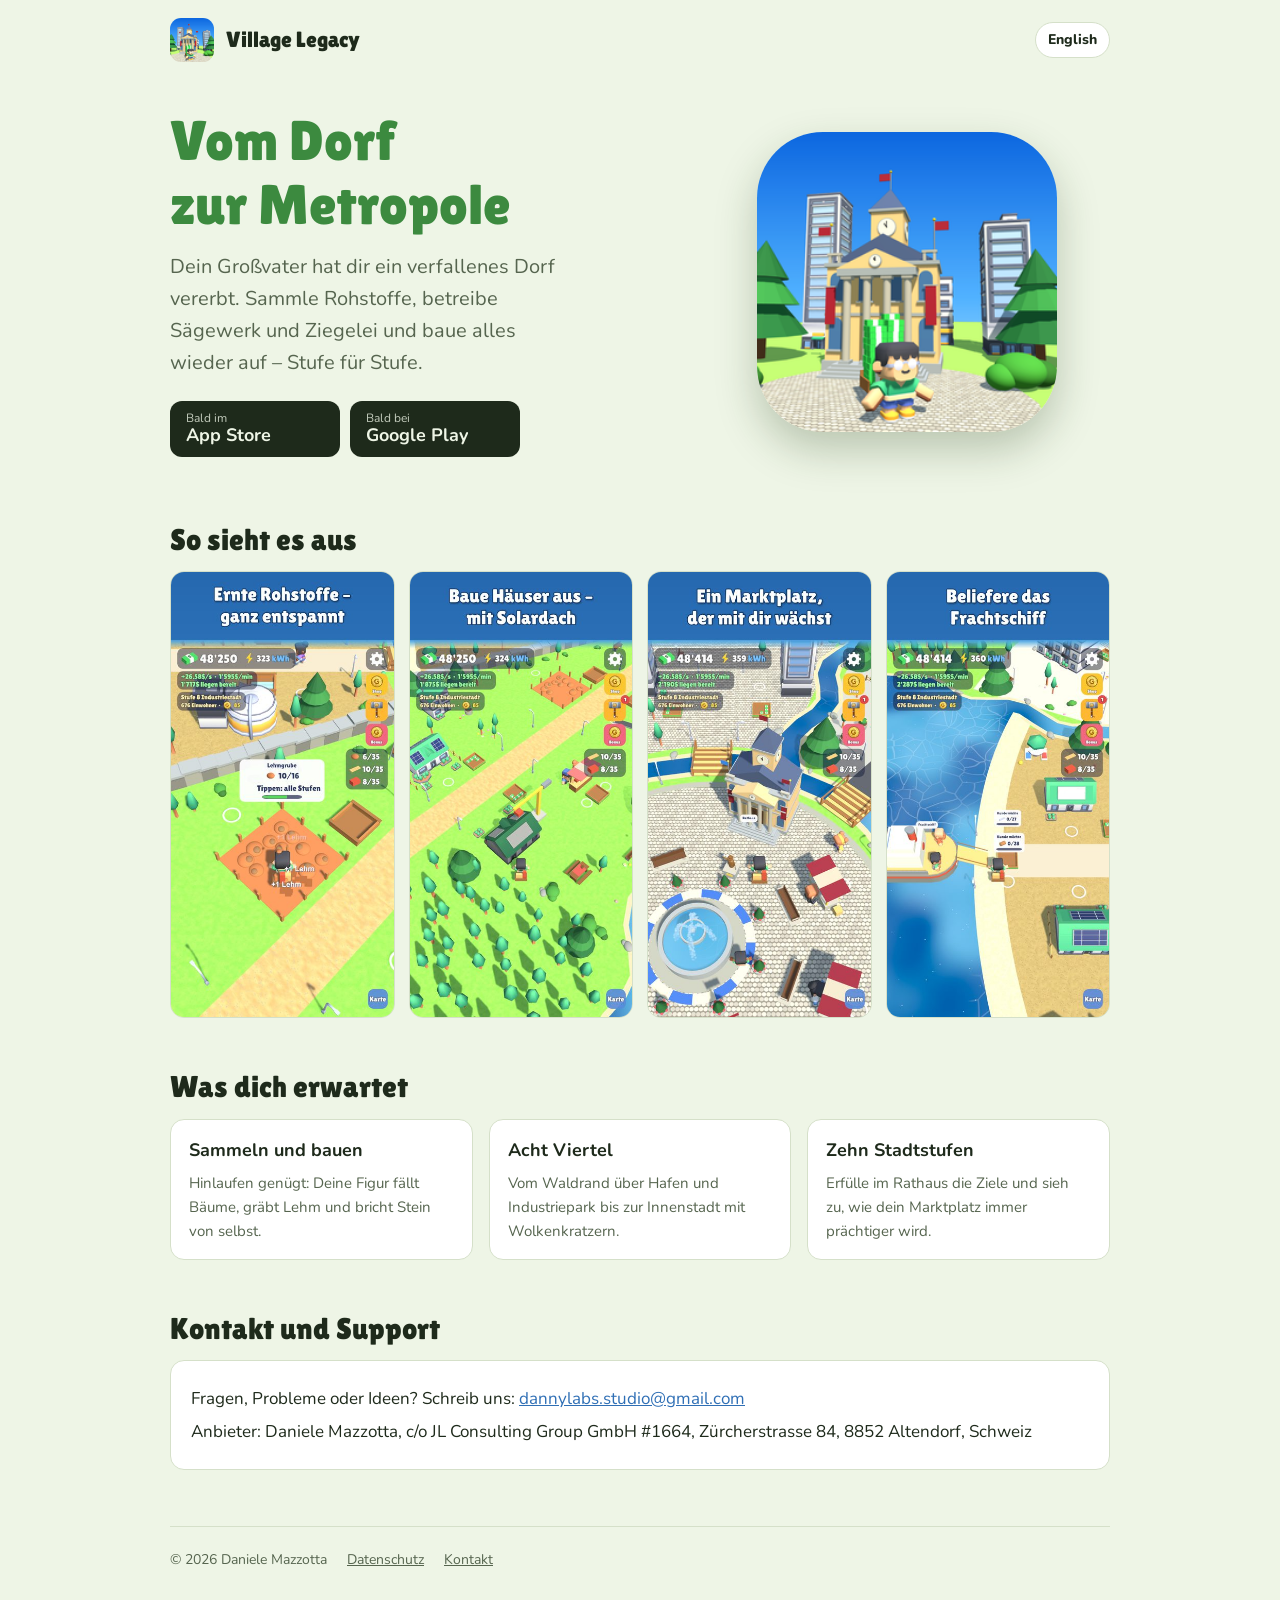
==== index.html @ 12bc347d "Village Legacy Webseite (Start, Datenschutz DE/EN)" ====
<!doctype html>
<html lang="de">
<head>
<meta charset="utf-8">
<meta name="viewport" content="width=device-width, initial-scale=1">
<title>Village Legacy – Vom Dorf zur Metropole</title>
<meta name="description" content="Village Legacy: Erbe das Dorf deines Großvaters und baue es Stück für Stück zur Metropole aus. Kostenloses Aufbauspiel für iPhone, iPad und Android.">
<link rel="icon" href="img/favicon.png">
<link rel="preconnect" href="https://fonts.googleapis.com">
<link rel="stylesheet" href="https://fonts.googleapis.com/css2?family=Lilita+One&family=Nunito:wght@500;700;800&display=swap">
<link rel="stylesheet" href="style.css">
</head>
<body>
<div class="wrap">
  <header class="top">
    <a class="brand" href="index.html"><img src="img/icon.png" alt=""><span>Village Legacy</span></a>
    <a class="lang" href="en.html" hreflang="en">English</a>
  </header>

  <div class="hero">
    <div>
      <h1>Vom Dorf zur Metropole</h1>
      <p class="lead">Dein Großvater hat dir ein verfallenes Dorf vererbt. Sammle Rohstoffe, betreibe Sägewerk und Ziegelei und baue alles wieder auf – Stufe für Stufe.</p>
      <div class="badges">
        <span class="badge"><small>Bald im</small><b>App Store</b></span>
        <span class="badge"><small>Bald bei</small><b>Google Play</b></span>
      </div>
    </div>
    <img class="icon" src="img/icon.png" alt="App-Symbol von Village Legacy">
  </div>

  <section>
    <h2>So sieht es aus</h2>
    <div class="shots">
      <img src="img/de_01_ernte.jpg" alt="Rohstoffe ernten" loading="lazy" width="432" height="864">
      <img src="img/de_03_solarhaus.jpg" alt="Häuser mit Solardach ausbauen" loading="lazy" width="432" height="864">
      <img src="img/de_06_marktplatz.jpg" alt="Marktplatz mit Rathaus" loading="lazy" width="432" height="864">
      <img src="img/de_07_hafen.jpg" alt="Hafen mit Frachtschiff" loading="lazy" width="432" height="864">
    </div>
  </section>

  <section>
    <h2>Was dich erwartet</h2>
    <div class="features">
      <div class="feature"><h3>Sammeln und bauen</h3><p>Hinlaufen genügt: Deine Figur fällt Bäume, gräbt Lehm und bricht Stein von selbst.</p></div>
      <div class="feature"><h3>Acht Viertel</h3><p>Vom Waldrand über Hafen und Industriepark bis zur Innenstadt mit Wolkenkratzern.</p></div>
      <div class="feature"><h3>Zehn Stadtstufen</h3><p>Erfülle im Rathaus die Ziele und sieh zu, wie dein Marktplatz immer prächtiger wird.</p></div>
    </div>
  </section>

  <section id="kontakt">
    <h2>Kontakt und Support</h2>
    <div class="contact">
      <p>Fragen, Probleme oder Ideen? Schreib uns: <a href="mailto:dannylabs.studio@gmail.com">dannylabs.studio@gmail.com</a></p>
      <p>Anbieter: Daniele Mazzotta, c/o JL Consulting Group GmbH #1664, Zürcherstrasse 84, 8852 Altendorf, Schweiz</p>
    </div>
  </section>

  <footer>
    <span>© 2026 Daniele Mazzotta</span>
    <a href="datenschutz.html">Datenschutz</a>
    <a href="#kontakt">Kontakt</a>
  </footer>
</div>
</body>
</html>
---- style.css ----
/* Village Legacy – Webseite (Farben und Schriften wie im Spiel) */
:root{
  --bg:#EEF5E6; --surface:#FFFFFF; --ink:#1E2A1B; --muted:#56654F; --line:#D5E0C9;
  --green:#3C8A3F; --green-dark:#2C6A2F; --wood:#B8712F; --sky:#2F6FB5;
}
@media (prefers-color-scheme: dark){
  :root{ --bg:#111710; --surface:#1A2217; --ink:#E4ECDD; --muted:#9BAA92; --line:#2B3627; --green:#62B861; --green-dark:#4E9D4D; --wood:#E09A55; --sky:#7DB1EA; color-scheme:dark; }
}
*{box-sizing:border-box}
html{-webkit-text-size-adjust:100%}
body{margin:0;background:var(--bg);color:var(--ink);font-family:"Nunito",system-ui,-apple-system,"Segoe UI",sans-serif;font-size:17px;line-height:1.6}
a{color:var(--sky)}
.wrap{max-width:980px;margin:0 auto;padding:0 20px}
header.top{display:flex;align-items:center;justify-content:space-between;gap:12px;padding:18px 0}
.brand{display:flex;align-items:center;gap:12px;text-decoration:none;color:var(--ink)}
.brand img{width:44px;height:44px;border-radius:11px}
.brand span{font-family:"Lilita One","Nunito",sans-serif;font-size:22px}
.lang{font-weight:800;text-decoration:none;border:1px solid var(--line);background:var(--surface);color:var(--ink);padding:6px 12px;border-radius:999px;font-size:14px}
h1,h2{font-family:"Lilita One","Nunito",sans-serif;font-weight:400;line-height:1.15;text-wrap:balance;margin:0}
.hero{display:grid;grid-template-columns:1.1fr .9fr;gap:36px;align-items:center;padding:28px 0 40px}
.hero h1{font-size:clamp(34px,6vw,56px);color:var(--green)}
.hero p.lead{font-size:20px;color:var(--muted);margin:14px 0 22px;max-width:34ch}
.badges{display:flex;flex-wrap:wrap;gap:10px}
.badge{display:inline-flex;flex-direction:column;justify-content:center;min-width:170px;padding:10px 16px;border-radius:12px;background:var(--ink);color:var(--bg);text-decoration:none;line-height:1.2}
.badge small{font-size:12px;opacity:.8}
.badge b{font-size:18px}
.hero .icon{width:min(300px,100%);border-radius:22%;box-shadow:0 18px 40px rgba(30,60,20,.25);justify-self:center}
section{padding:26px 0}
section h2{font-size:30px;margin-bottom:14px}
.shots{display:grid;grid-template-columns:repeat(4,1fr);gap:14px}
.shots img{width:100%;height:auto;border-radius:14px;border:1px solid var(--line);display:block}
.features{display:grid;grid-template-columns:repeat(3,1fr);gap:16px}
.feature{background:var(--surface);border:1px solid var(--line);border-radius:14px;padding:16px 18px}
.feature h3{margin:0 0 6px;font-size:18px}
.feature p{margin:0;color:var(--muted);font-size:15px}
.contact{background:var(--surface);border:1px solid var(--line);border-radius:14px;padding:18px 20px}
.contact p{margin:6px 0}
footer{border-top:1px solid var(--line);margin-top:30px;padding:22px 0 40px;color:var(--muted);font-size:14px;display:flex;flex-wrap:wrap;gap:8px 20px}
footer a{color:var(--muted)}
.doc{max-width:760px;padding-bottom:40px}
.doc h1{font-size:clamp(26px,7.5vw,40px);color:var(--green);margin:10px 0 6px;overflow-wrap:break-word;hyphens:auto}
.doc h2{font-size:24px;margin:26px 0 8px}
.doc .date{color:var(--muted);margin:0 0 10px}
@media (max-width:760px){
  .hero{grid-template-columns:1fr;gap:18px;padding-top:10px}
  .hero .icon{width:160px;grid-row:1;justify-self:start}
  .shots{grid-template-columns:repeat(2,1fr)}
  .features{grid-template-columns:1fr}
}
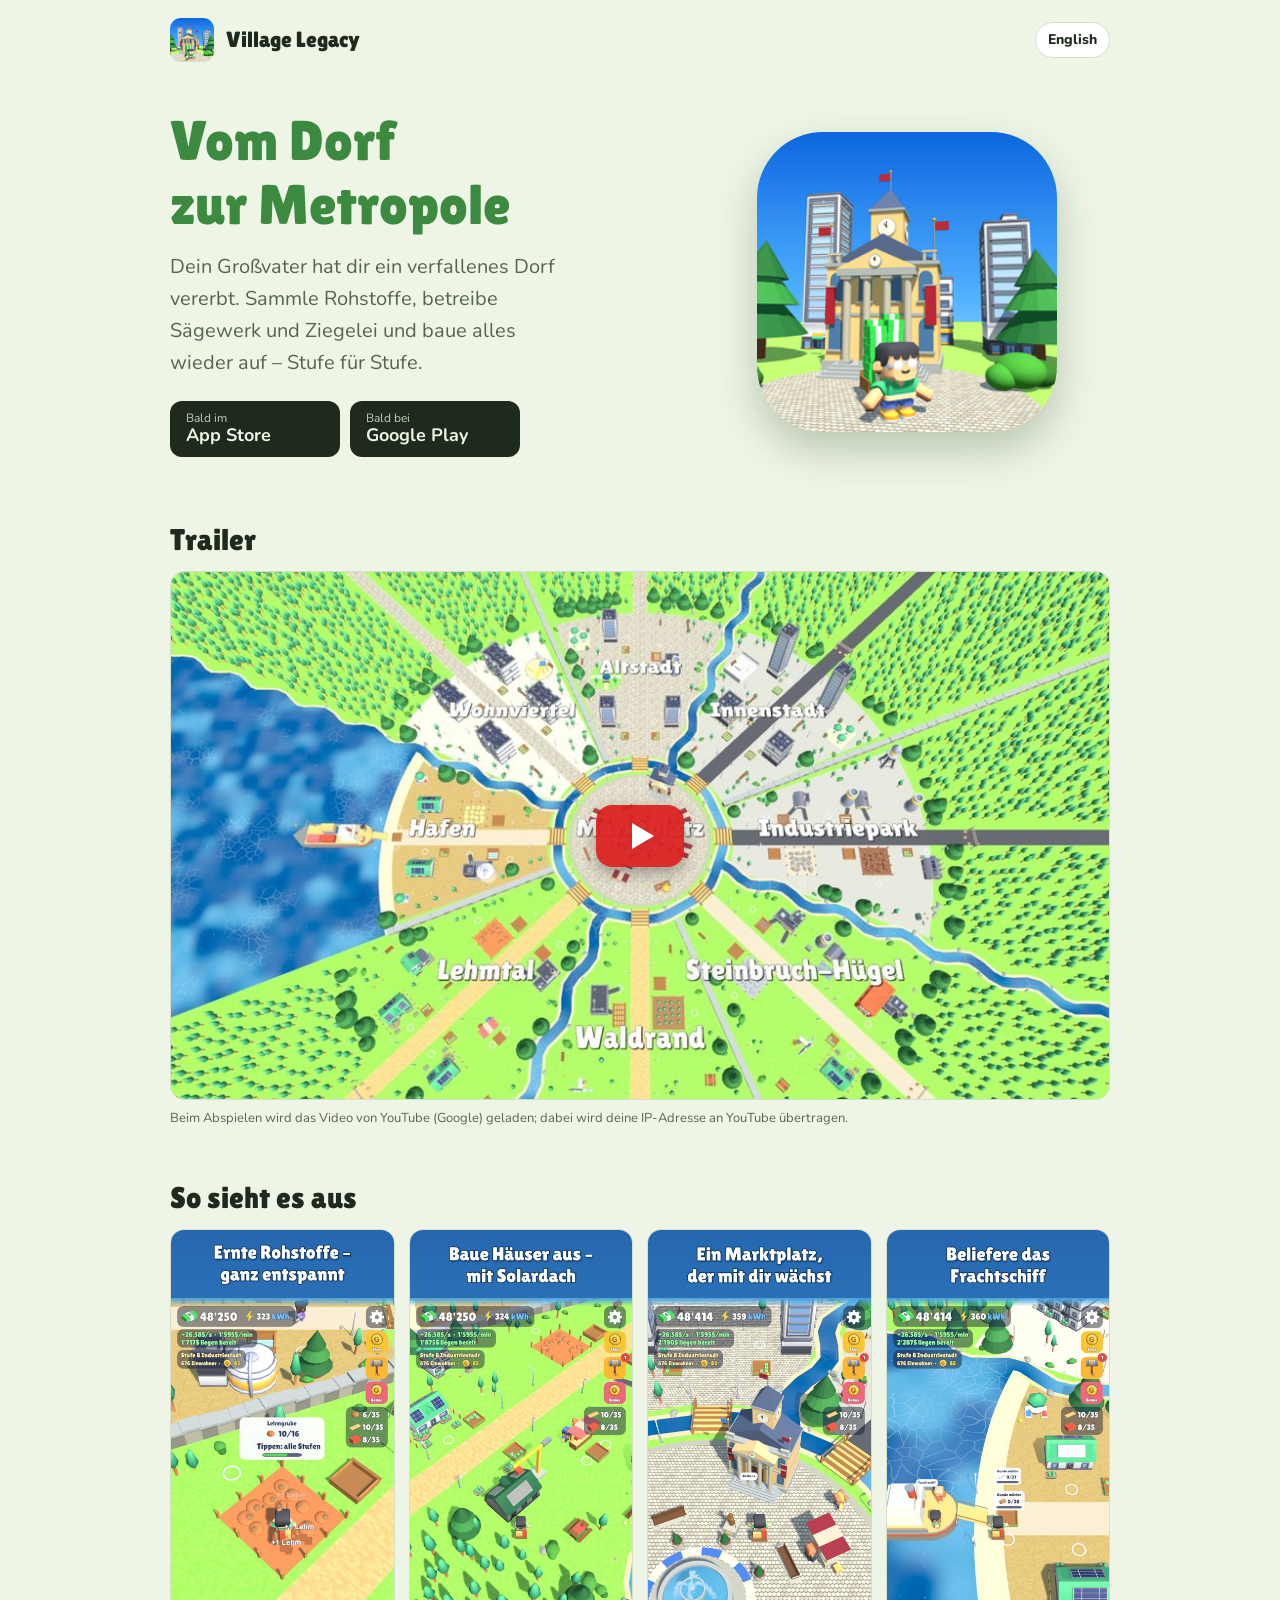
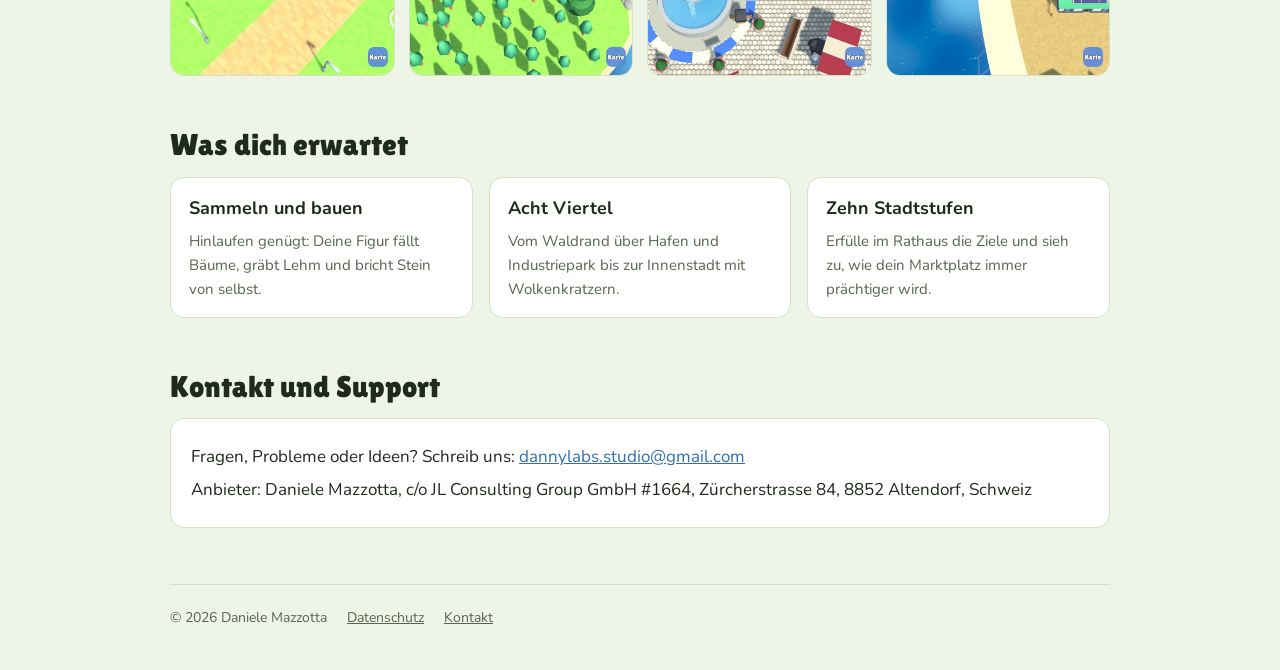
==== commit 9273ede3: "Trailer (DE/EN) auf der Startseite, lädt YouTube erst beim Klick" ====
--- a/index.html
+++ b/index.html
@@ -28,6 +28,15 @@
     </div>
     <img class="icon" src="img/icon.png" alt="App-Symbol von Village Legacy">
   </div>
+
+  <section>
+    <h2>Trailer</h2>
+    <button class="video" type="button" data-id="LHct84eJ4WQ" aria-label="Trailer abspielen">
+      <img src="img/de_trailer.jpg" alt="" loading="lazy" width="960" height="540">
+      <span class="play" aria-hidden="true"></span>
+    </button>
+    <p class="note">Beim Abspielen wird das Video von YouTube (Google) geladen; dabei wird deine IP-Adresse an YouTube übertragen.</p>
+  </section>
 
   <section>
     <h2>So sieht es aus</h2>
@@ -62,5 +71,15 @@
     <a href="#kontakt">Kontakt</a>
   </footer>
 </div>
+<script>
+document.querySelectorAll("button.video").forEach(function (b) {
+  b.addEventListener("click", function () {
+    var f = document.createElement("iframe");
+    f.src = "https://www.youtube-nocookie.com/embed/" + b.dataset.id + "?autoplay=1&rel=0";
+    f.title = "Village Legacy Trailer"; f.allow = "autoplay; encrypted-media; picture-in-picture"; f.allowFullscreen = true;
+    b.replaceWith(f);
+  });
+});
+</script>
 </body>
 </html>
--- a/style.css
+++ b/style.css
@@ -47,3 +47,11 @@
   .shots{grid-template-columns:repeat(2,1fr)}
   .features{grid-template-columns:1fr}
 }
+
+.video{position:relative;display:block;width:100%;padding:0;border:1px solid var(--line);border-radius:14px;overflow:hidden;cursor:pointer;background:#000;aspect-ratio:16/9}
+.video img{width:100%;height:100%;object-fit:cover;display:block}
+.video .play{position:absolute;left:50%;top:50%;width:88px;height:62px;margin:-31px 0 0 -44px;border-radius:16px;background:rgba(220,30,30,.92);box-shadow:0 6px 18px rgba(0,0,0,.35);transition:transform .15s}
+.video .play::after{content:"";position:absolute;left:36px;top:18px;border-style:solid;border-width:13px 0 13px 22px;border-color:transparent transparent transparent #fff}
+.video:hover .play,.video:focus-visible .play{transform:scale(1.08)}
+iframe{display:block;width:100%;aspect-ratio:16/9;border:0;border-radius:14px}
+.note{font-size:13px;color:var(--muted);margin:8px 0 0}
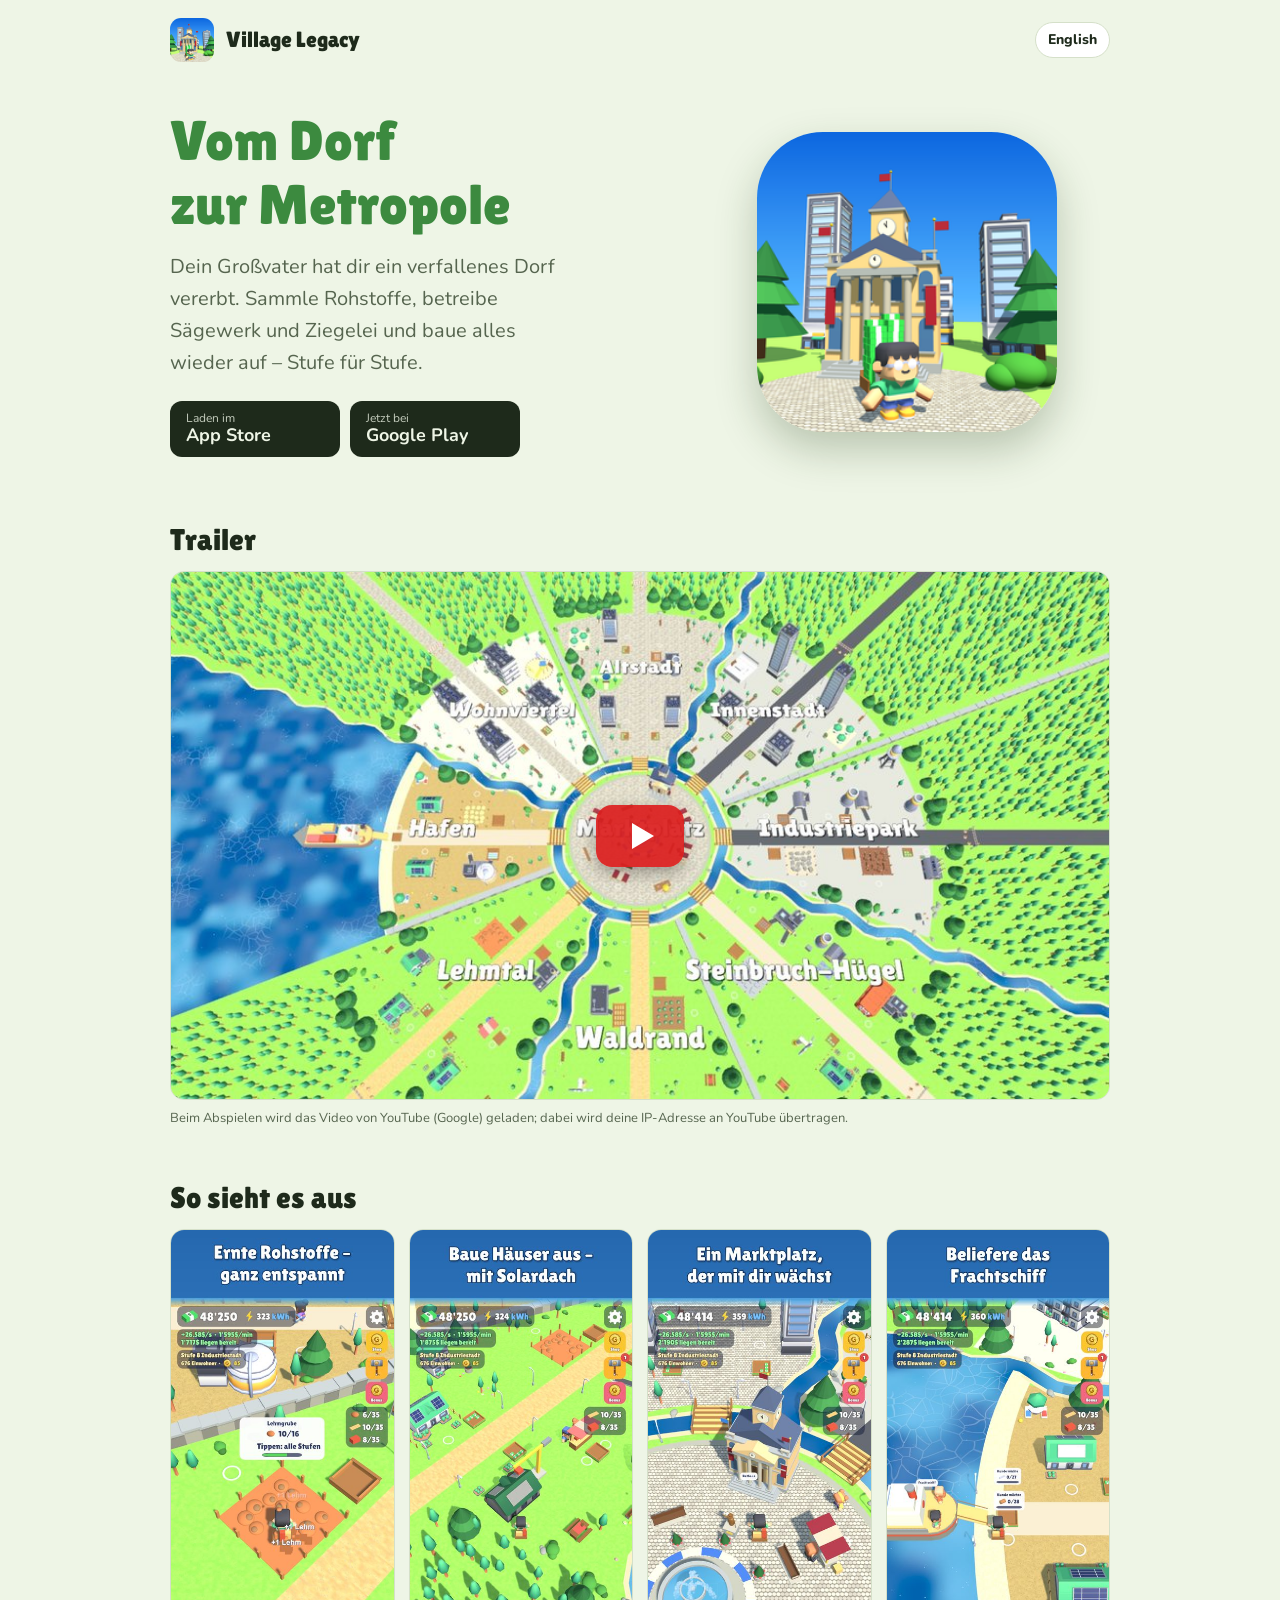
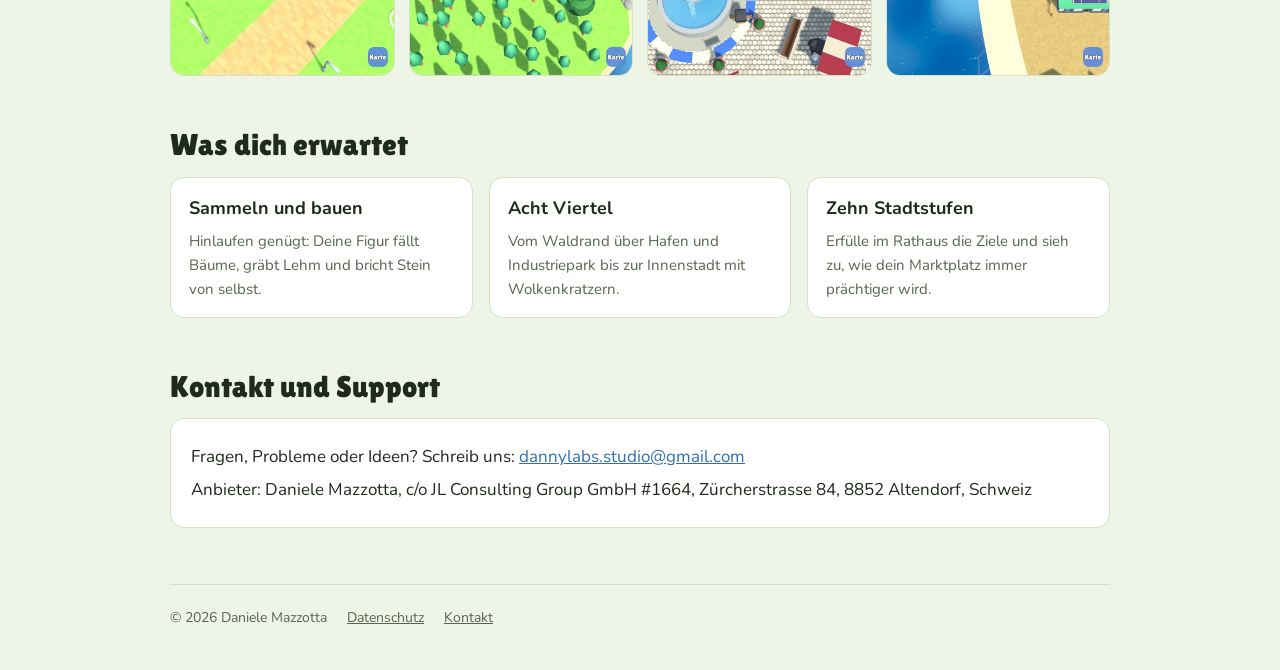
==== commit b6e33396: "Datenschutz: Firebase Analytics; Store-Links zu App Store und Google Play" ====
--- a/index.html
+++ b/index.html
@@ -22,8 +22,8 @@
       <h1>Vom Dorf zur Metropole</h1>
       <p class="lead">Dein Großvater hat dir ein verfallenes Dorf vererbt. Sammle Rohstoffe, betreibe Sägewerk und Ziegelei und baue alles wieder auf – Stufe für Stufe.</p>
       <div class="badges">
-        <span class="badge"><small>Bald im</small><b>App Store</b></span>
-        <span class="badge"><small>Bald bei</small><b>Google Play</b></span>
+        <a class="badge" href="https://apps.apple.com/app/id6822906411"><small>Laden im</small><b>App Store</b></a>
+        <a class="badge" href="https://play.google.com/store/apps/details?id=com.mazzotta.villagelegacy"><small>Jetzt bei</small><b>Google Play</b></a>
       </div>
     </div>
     <img class="icon" src="img/icon.png" alt="App-Symbol von Village Legacy">
